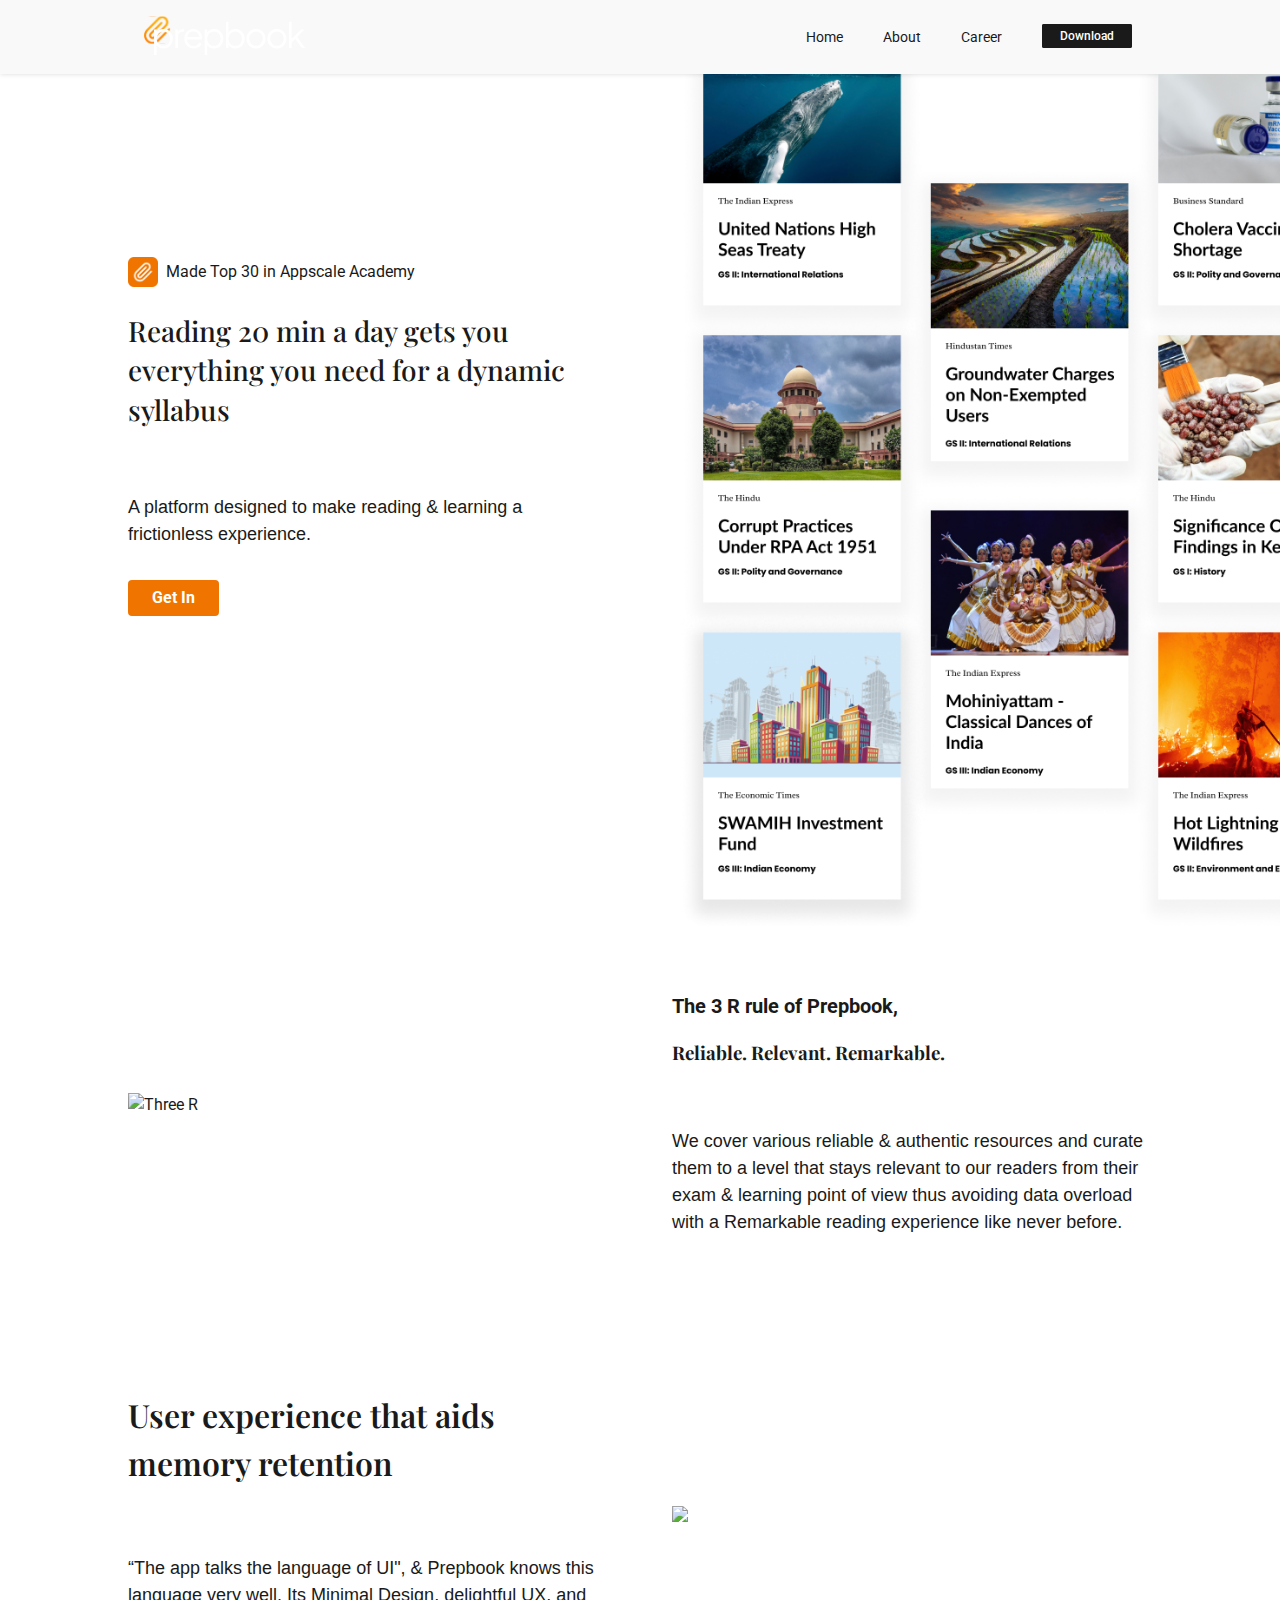
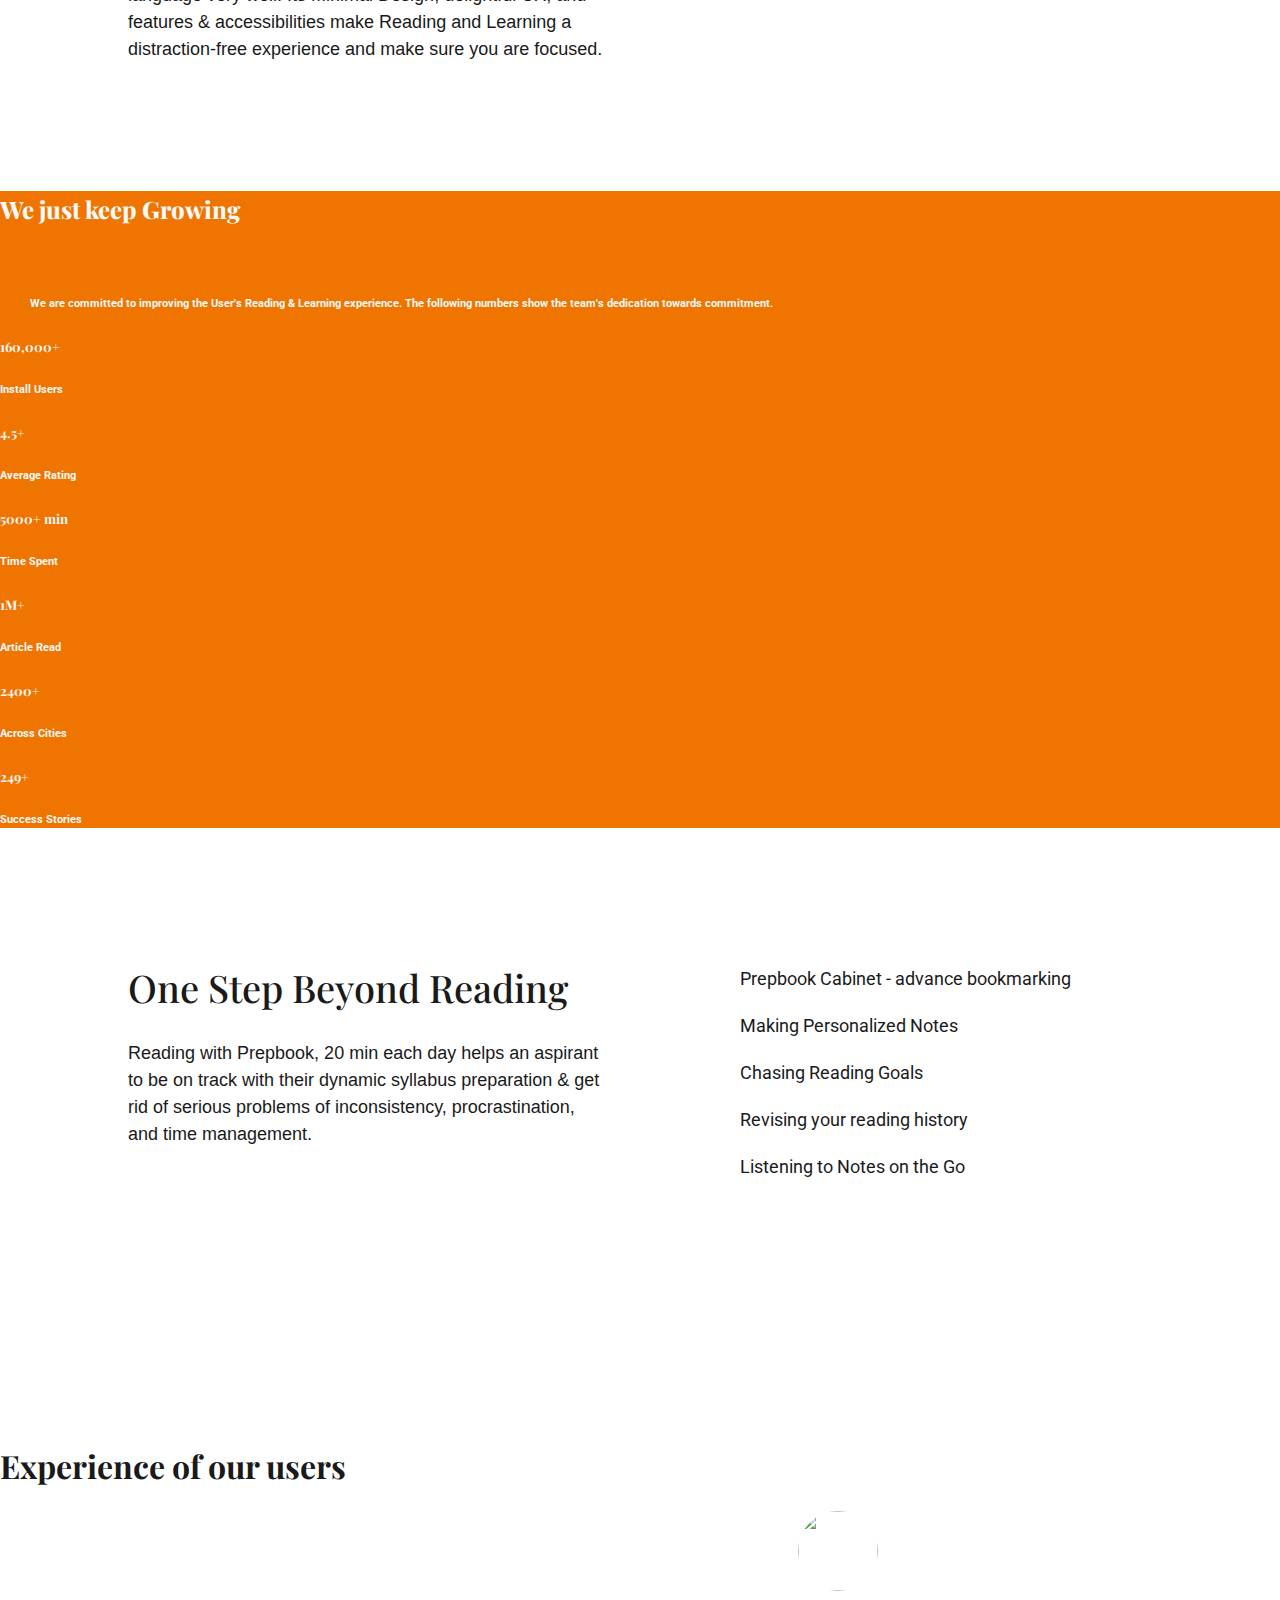
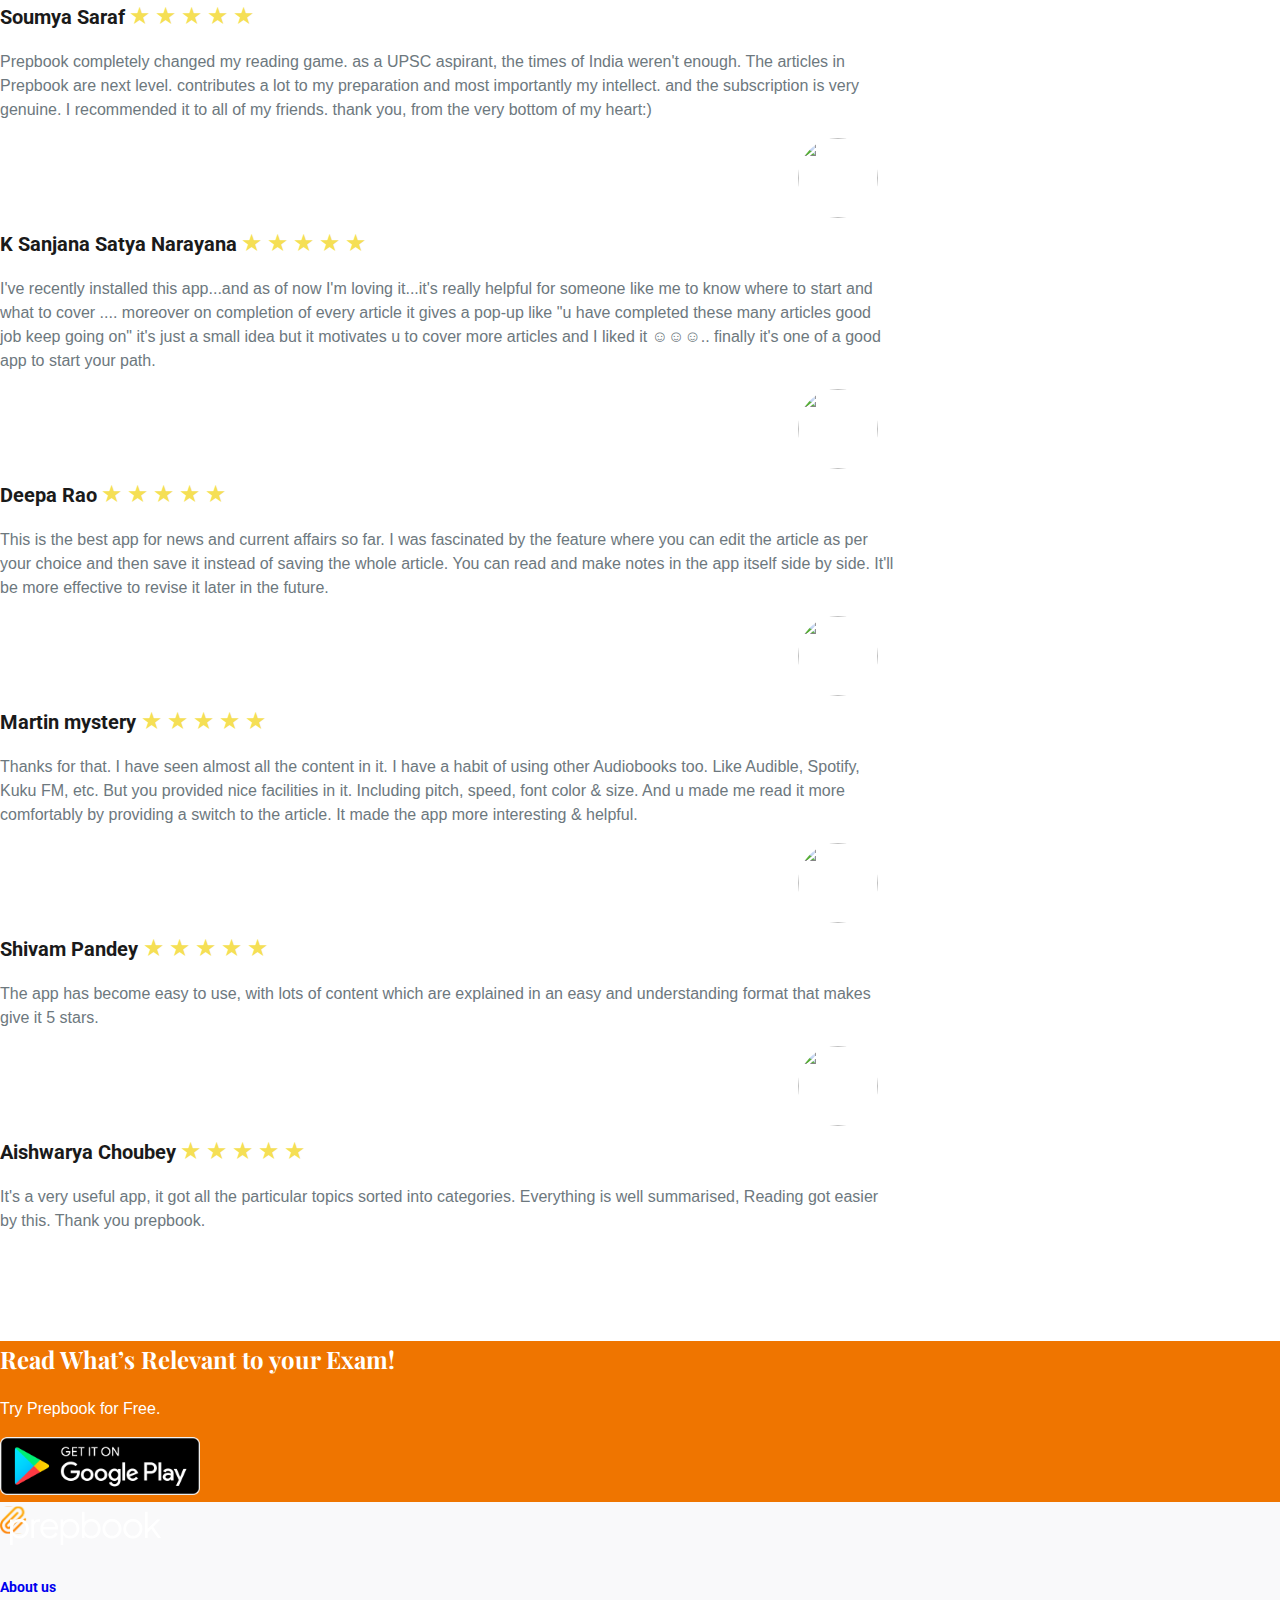
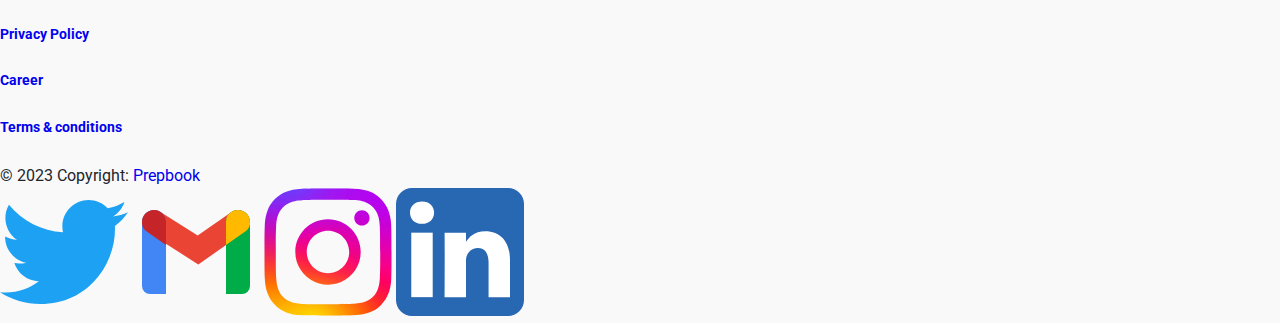
==== index.html @ 9daadd23 "Updated new changes" ====
<!-- 
Prepbook - 2023 HOME
Developed By-
TANMAY : https://www.linkedin.com/in/tanmaybarvi/
TANVI : https://www.linkedin.com/in/tanvinaik30
 -->

<!doctype html>
<html lang="en">

<head>
  <meta charset="utf-8">
  <meta name="viewport" content="width=device-width, initial-scale=1">
  <meta http-equiv="x-ua-compatible" content="ie=edge" />
  <meta name="HandheldFriendly" content="true" />
  <meta name="author" content="prepbook" />
  <meta name="description" content="Top-grossing app in UPSC category" />
  <meta name="keywords"
    content="UpscMpsc , UPSC, MPSC , upsctimes-app, PrepBook , news , notes, CSE, IAS , current affairs, GK" />
  <meta name="robots" content="index, follow" />

  <title>Prepbook | Home</title>

  <!-- Updated logos -->
      <!-- Fav icon -->
      <link rel="apple-touch-icon" sizes="180x180" href="imgs/icons/apple-touch-icon.png">
      <link rel="icon" type="image/png" sizes="32x32" href="imgs/icons/favicon-32x32.png">
      <link rel="icon" type="image/png" sizes="16x16" href="imgs/icons/favicon-16x16.png">
      <link rel="icon" type="image/png" sizes="192x192" href="imgs/icons/android-chrome-192x192.png">
      <link rel="icon" type="image/png" sizes="512x512" href="imgs/icons/android-chrome-512x512.png">
      <link rel="icon" type="image/x-icon" href="imgs/icons/favicon.ico">
      <link rel="manifest" href="favicon_io/site.webmanifest">

  <!-- CSS  -->
  <link rel="stylesheet" href="index.css">
  <!-- Bootstrap css -->
  <link href="https://cdn.jsdelivr.net/npm/bootstrap@5.3.0-alpha1/dist/css/bootstrap.min.css" rel="stylesheet"
    integrity="sha384-GLhlTQ8iRABdZLl6O3oVMWSktQOp6b7In1Zl3/Jr59b6EGGoI1aFkw7cmDA6j6gD" crossorigin="anonymous">

</head>

<body>

  <div class="desktop">
    <!-- ------------------------------------------------------ HEADER -> NAV ------------------------------------------------- -->
    <header class="prepbook-header platform">
      <nav class="platform-header">
        <a class="prep-logo" href="#">
          <!-- TOP LOGO -->
          <!-- Updated LOGO -->
          <img style="border: 0;" width="180px" src="./imgs/newImages/Mainlogo_svg.svg"
            alt="prepbook logo">
        </a>
        <div class="header-navigation" aria-label="Page navigation">
          <ul class="header-navigation-list links">
            <li class="header-navigation-list-item"><a class="header-navigation-list-item-link" href="#">Home</a></li>
            <li class="header-navigation-list-item"><a class="header-navigation-list-item-link"
                href="about.html">About</a></li>
            <li class="header-navigation-list-item"><a class="header-navigation-list-item-link"
              href="career.html">Career</a></li>
            <li class="header-navigation-list-item"><a class="header-navigation-list-item-link get-in-black"
                href="https://play.google.com/store/apps/details?id=com.UpscMpsc.dev.timetoday">Download</a></li>
          </ul>
        </div>
      </nav>
    </header>

    <!--  ----------------------------------------------- MAIN CONTAINER --------------------------------------------------------- -->
    <main class="main-container">

      <!-- main div -->
      <div class="prepbook-homepage prep-t-content-xl">

        <!-- > -------------------- SECTION 1--------------------------- -->
        <section class="prep-c-split prepbook-homepage-header prep-l-split-pop">

          <div class="prep-c-split-container">

            <div class="prep-c-split-body" style="margin-bottom: 80px;">

              <div class="c-hero-badge">
                <img style="border: 0;" width="30px" src="./imgs/newImages/full_coloredlogo.png" alt="">
                <p class="career-font"> &nbsp; Made Top 30 in Appscale Academy</p>
              </div>
              <h2 class="section-heading fs-1"> Reading 20 min a day gets you everything you need for a dynamic syllabus </h2>
              <br>
              <p class="section-lede">A platform designed to make reading & learning a frictionless experience.</p>
              <div class="prepbook-homepage-get-btn">
                <a href="https://play.google.com/store/apps/details?id=com.UpscMpsc.dev.timetoday" class="get-in-home-btn">
                  Get In</a>
              </div>

            </div>

            <div class="prep-c-split-media prep-l-split-media-overflow">
              <img src="imgs/home-slide.png" alt="" class="prep-c-split-media-asset">
            </div>

          </div>

        </section>

        <!-- > -------------------- SECTION 2--------------------------- -->
        <section class="prep-c-split prep-l-split-center-on-sm-md prep-l-split-reversed">

          <div class="prep-c-split-container">

            <div class="prep-c-split-body">

              <h2 class="three-font career-font fw-light"> The 3 R rule of Prepbook, </h2>
                <h3 class="main-title" style="flex-wrap: nowrap; font-weight: bold;" > Reliable. Relevant. Remarkable.</h3>
               <br>
              <p class="section-lede">
                We cover various reliable & authentic resources and curate them to a level that stays relevant to our
                readers from their exam & learning point of view thus avoiding data overload with a Remarkable reading
                experience like never before.

              </p>

            </div>


            <div class="prep-c-split-media">
              <img  src="imgs/the3R png.png" alt="Three R" class="prep-c-split-media-asset">
            </div>


          </div>

        </section>

        <!-- > -------------------- SECTION 3--------------------------- -->

        <section style="margin-top: 10%;" class="prep-c-split prep-l-split-center-on-sm-md">

          <div class="prep-c-split-container">

            <div class="prep-c-split-body">

              <h2 class="sub-section-heading main-title">User experience that aids memory retention
              </h2> <br>
              <p class="section-lede">“The app talks the language of UI", & Prepbook knows this language very well. Its
                Minimal Design, delightful UX, and features & accessibilities make Reading and Learning a
                distraction-free experience and make sure you are focused.
              </p>

            </div>


            <div class="prep-c-split-media prep-l-split-h-center">
              <img src="imgs/mock3.png" class="prep-c-split-media-asset">
            </div>


          </div>

        </section>

        <!-- > -------------------- SECTION 4 : ABOUT APP--------------------------- -->

        <!-- NEW ADDED TODO -->
        <section style="margin-top: 10%; color: rgb(249, 249, 249);" class="prep-c-split prep-l-split-center-on-sm-md">
          <div class="p-5" style="background-color: #EF7500 ;">
            <div class="py-4 text-center">
              <h2 style="font-weight: 800;" class="text-center main-title fs-1">We just keep Growing </h2>
              <br>
              <div style="margin-left: 30px; margin-right: 30px;">
                <h6>
                We are committed to improving the User's Reading & Learning experience. The following numbers show the team's dedication towards commitment.
              </h5></div>

            </div>
            <!--Row with three equal columns-->
            <div style="font-family:Roboto;" class="text-center mt-5 ps-4 pe-4">
              <div class="row p-2">
                <div  class="col"> <h5 class="fw-bolder fs-3 main-title">160,000+ </h5> <h6>Install Users</h6> </div>
                <div class="col"></div>
                <div class="col"> <h5 class="fw-bolder fs-3 main-title"> 4.5+ </h5> <h6>Average Rating</h6> </div>
                <div class="col"></div>
                <div class="col"> <h5 class="fw-bolder fs-4 main-title"> 5000+ min</h5> <h6>Time Spent</h6> </div>
                <div class="col"></div>
                <div class="col"> <h5 class="fw-bolder fs-3 main-title"> 1M+ </h5><h6>Article Read</h6> </div>
              </div>
              <div class="row mt-5">
                <div class="col"></div>
                <div class="col">  <h5 class="fw-bolder fs-3 main-title">2400+ </h5> <h6>Across Cities</h6> </div>
                <div class="col"></div>
                <div class="col"> </div>
                <div class="col"></div>
                <div class="col"> <h5 class="fw-bolder fs-3 main-title">249+  </h5> <h6>Success Stories</h6> </div>
                <div class="col"></div>
              </div>
            </div>


          </div>
        </section>
        <!-- > -------------------- SECTION 5 : FEATURES--------------------------- -->

        <section class="prepbook-homepage-features mt-5">
          <div class="prep-l-content prep-t-content-xl">
            <div class="prep-l-columns">
              <div>
                <h2>One Step Beyond Reading</h2>
                <p class="mt-4 small-title">Reading with Prepbook, 20 min each day helps an aspirant to be on track with their
                  dynamic syllabus preparation & get rid of serious problems of inconsistency, procrastination, and time
                  management.</p>
              </div>
              <div class="d-flex align-items-start">
                <ul class="prep-u-list-styled">
                  <li> <i class="fa-solid fa-circle"></i> Prepbook Cabinet - advance bookmarking</li>
                  <li> <i class="fa-solid fa-circle"></i> Making Personalized Notes</li>
                  <li> <i class="fa-solid fa-circle"></i> Chasing Reading Goals</li>
                  <li> <i class="fa-solid fa-circle"></i> Revising your reading history</li>
                  <li> <i class="fa-solid fa-circle"></i> Listening to Notes on the Go</li>
                </ul>

              </div>
            </div>
          </div>
       
        </section>

        <div class="hr-img" >
        </div>


        <!-- >  -------------------- SECTION 6 - CONTAINER - Experience of our Users  -------------------- -->

        <div  class="container w-75 d-flex flex-column justify-content-center align-items-center">
          <div>
            <h1 class="0=876543re1` align-items-center text-center main-title">Experience of our users</h1>
          </div>
          
          <!--------- Ex 1------------>
          <div class="d-flex mt-3  justify-content-center align-items-center" style="width:70%">
            <div class="w-15" style="text-align: end; padding-right: 2%;">
              <img src="https://cdn.dribbble.com/users/3844750/screenshots/10729124/media/2523facfa3e436b8331c316dcc4998f2.jpg" width="80px" height= "80px"style="border-radius: 50%;" alt="">
            </div>
            <div class="d-flex flex-column w-75">
              <div class="w-80 career-font">
                <strong style="font-size:20px; ">Soumya Saraf</strong> </span>
                <span class="d-inline-block float-right p-3 feature-icon">
                  <span class="star">★</span>
                  <span class="star">★</span>
                  <span class="star">★</span>
                  <span class="star">★</span>
                  <span class="star">★</span>
                  
                </span>
              </div>
              <div class="small-title">
                <p style="color:#6D787E; font-weight: unset;" >Prepbook completely changed my reading game. as a UPSC aspirant, the times
                  of India weren't enough. The articles in Prepbook are next level. contributes a lot to my preparation and
                  most importantly my intellect. and the subscription is very genuine. I recommended it to all of my
                  friends. thank you, from the very bottom of my heart:) </p>
              </div>
              
            </div>
          </div>
      
          <!--------- Ex 2------------>
          <div class="d-flex mt-3  justify-content-center align-items-center" style="width:70%">
            <div class="w-15" style="text-align: end; padding-right: 2%;">
              <img src="https://cdn.dribbble.com/users/1355613/screenshots/15594500/media/aea41a7cf22d09be0bb41afa85be2f5e.jpg?compress=1&resize=768x576&vertical=top" width="80px" height= "80px" style="border-radius: 50%; " alt="">
            </div>
            <div class="d-flex flex-column w-75">
              <div class="w-80 career-font">
                <strong style="font-size:20px;">K Sanjana Satya Narayana</strong> </span>
                <span class="d-inline-block float-right p-3 feature-icon">
                  <span class="star">★</span>
                  <span class="star">★</span>
                  <span class="star">★</span>
                  <span class="star">★</span>
                  <span class="star">★</span>  
                </span>
              </div>
              <div class="small-title">
                <p style="color:#6D787E; font-weight: unset;" >I've recently installed this app...and as of now I'm loving it...it's really helpful
                  for someone like me to know where to start and what to cover .... moreover on completion of every article
                  it gives a pop-up like "u have completed these many articles good job keep going on" it's just a small
                  idea but it motivates u to cover more articles and I liked it ☺☺☺.. finally it's one of a good app to
                  start your path. </p>
              </div>
              
            </div>
          </div>
       
          <!--------- Ex 3------------>
          <div class="d-flex mt-3  justify-content-center align-items-center" style="width:70%">
            <div class="w-15" style="text-align: end; padding-right: 2%;">
              <img src="https://cdn.dribbble.com/users/1745942/screenshots/15656184/media/de1d3aa99be794834f1a22ff8a3860db.png" width="80px" height= "80px" style="border-radius: 50%;" alt="">
            </div>
            <div class="d-flex flex-column w-75">
              <div class="w-80 career-font">
                <strong style="font-size:20px;">Deepa Rao</strong> </span>
                <span class="d-inline-block float-right p-3 feature-icon">
                  <span class="star">★</span>
                  <span class="star">★</span>
                  <span class="star">★</span>
                  <span class="star">★</span>
                  <span class="star">★</span>
                  
                </span>
              </div>
              <div class="small-title">
                <p style="color:#6D787E; font-weight: unset;" >This is the best app for news and current affairs so far. I was fascinated by the
                  feature where you can edit the article as per your choice and then save it instead of saving the whole
                  article. You can read and make notes in the app itself side by side. It'll be more effective to revise it
                  later in the future. </p>
              </div>
              
            </div>
          </div>
        
          <!--------- Ex 4------------>
          <div class="d-flex mt-3  justify-content-center align-items-center" style="width:70%">
            <div class="w-15" style="text-align: end; padding-right: 2%;">
              <img src="https://cdn.dribbble.com/users/2400016/screenshots/14175779/media/f05cd1d8fd5da9fb2f68458be691f9a8.jpg
              " width="80px" height= "80px" style="border-radius: 50%;" alt="">
            </div>
            <div class="d-flex flex-column w-75">
              <div class="w-80 career-font">
                <strong style="font-size:20px;">Martin mystery </strong> </span>
                <span class="d-inline-block float-right p-3 feature-icon">
                  <span class="star">★</span>
                  <span class="star">★</span>
                  <span class="star">★</span>
                  <span class="star">★</span>
                  <span class="star">★</span>
                  
                </span>
              </div>
              <div class="small-title">
                <p style="color:#6D787E; font-weight: unset;" >Thanks for that. I have seen almost all the content in it. I have a habit of using
                  other Audiobooks too. Like Audible, Spotify, Kuku FM, etc. But you provided nice facilities in it.
                  Including pitch, speed, font color & size. And u made me read it more comfortably by providing a switch to
                  the article. It made the app more interesting & helpful.</p>
              </div>
              
            </div>
          </div>
        
          <!--------- Ex 5------------>
          <div class="d-flex mt-3  justify-content-center align-items-center" style="width:70%">
            <div class="w-15 " style="text-align: end; padding-right: 2%;">
              <img src="https://cdn.dribbble.com/users/957405/screenshots/16190682/media/07e2dcd89bd318885a354426bb403d22.png?compress=1&resize=768x576&vertical=top
              " width="80px" height= "80px" style="border-radius: 50%;" alt="">
            </div>
            <div class="d-flex flex-column w-75">
              <div class="w-80 career-font">
                <strong style="font-size:20px;">Shivam Pandey </strong> </span>
                <span class="d-inline-block float-right p-3 feature-icon">
                  <span class="star">★</span>
                  <span class="star">★</span>
                  <span class="star">★</span>
                  <span class="star">★</span>
                  <span class="star">★</span>
                  
                </span>
              </div>
              <div class="small-title">
                <p style="color:#6D787E; font-weight: unset;" >The app has become easy to use, with lots of content which are explained in an easy and
                  understanding format that makes give it 5 stars. </p>
              </div>
              
            </div>
          </div>
        
          <!--------- Ex 6------------>
          <div class="d-flex mt-3  justify-content-center align-items-center" style="width:70%">
            <div class="w-15" style="text-align: end; padding-right: 2%;">
              <img src="https://cdn.dribbble.com/users/2748080/screenshots/14551456/media/ca9714730dd831f30a18c8bda40ee0e1.jpg?compress=1&resize=768x576&vertical=top
              "width="80px" height= "80px" style="border-radius: 50%;" alt="">
            </div>
            <div class="d-flex flex-column w-75">
              <div class="w-80 career-font">
                <strong style="font-size:20px;">Aishwarya Choubey</strong> </span>
                <span class="d-inline-block float-right p-3 feature-icon">
                  <span class="star">★</span>
                  <span class="star">★</span>
                  <span class="star">★</span>
                  <span class="star">★</span>
                  <span class="star">★</span>
                  
                </span>
              </div>
              <div class="small-title">
                <p style="color:#6D787E; font-weight: unset;" >It's a very useful app, it got all the particular topics sorted into categories.
                  Everything is well summarised, Reading got easier by this. Thank you prepbook. </p>
              </div>
              
            </div>


      </div>

      <br><br><br>

      </div>
      <!-- END OF MAIN DIV -->
    </main>
    <!-- END OF MAIN CONTAINER -->



    <!-- >  -------------------- SECTION 7 - PLAYSTORE  -------------------- -->
    <div id="getin" style="background-color: #EF7500 ; color: white;"
      class="px-4 py-5 my-5 text-center ">

      <h2 class="fs-1 fw-bold main-title">Read What’s Relevant to your Exam!</h2>
      <div class="col-lg-6 mx-auto">
        <p class="lead mb-4 small-title fw-bold">Try Prepbook for Free.</p>
        <div class="d-grid gap-2 d-sm-flex justify-content-sm-center">
          <a href="https://play.google.com/store/apps/details?id=com.UpscMpsc.dev.timetoday">
            <img style="cursor: pointer;" width="200px" class="rounded"
              src="imgs/Google Play png.png" alt="Download on playstore">
          </a>
        </div>
      </div>

    </div>

      <!-- >  -------------------- SECTION 8 - FOOTER  -------------------- -->
      <footer style="background-color: #f9f9fa;">
        <div class="container d-flex w-100 align-items-center justify-content-center text-black pt-3 career-font"> 
          <!-- Footer section 1 -->
          <div class="w-25 ">
            <a class="prep-logo" href="#">
              <!-- TOP LOGO -->
              <!-- Updated LOGO -->
              <img style="border: 0;" width="180px" src="./imgs/newImages/Mainlogo_svg.svg"
                alt="prepbook logo">
            </a>
            <div class="row  d-flex justify-content-center pt-2">
              <!-- Grid column -->
              <div class="col-md-4 text-black ">
                <h6 class="font-weight-bold">
                  <a href="about.html" class="text-black" style="font-size: 0.9rem;">About us</a>
                </h6>
              </div>
              <div class="col-md-7">
                <h6 class="font-weight-bold">
                  <a class="text-black"  href="privacypolicy.html" style="font-size: 0.9rem;">Privacy Policy</a>
                </h6>
              </div>
              </div>
                <div class="row  d-flex justify-content-center pt-2">
                <!-- Grid column -->
                <div class="col-md-4">
                  <h6 class="font-weight-bold">
                    <a class="text-black" href="career.html" style="font-size: 0.9rem;">Career</a>
                  </h6>
                </div>
  
                <!-- Grid column -->
                <div class="col-md-7">
                  <h6 class=" font-weight-bold">
                    <a class="text-black " style="font-size: 0.9rem;" href="termsandconditions.html">Terms & conditions</a>
                  </h6>
                </div>
              </div>
              <!-- Copyright -->
        <div class=" p-3" >
          © 2023 Copyright:
          <a  href="#" class="text-black">Prepbook
          </a>
        </div>
        <!-- Copyright end -->
          </div>
          <!-- Footer section 2 -->
          <div class="w-50 ">
            
          </div>
          <!-- Footer section 3 -->
          <div class="w-25">
            <!-- Section: Social -->
          <section class="text-center mb-5 display-6" id="connect">
            
            <a href="https://twitter.com/Prepbookapp" class="">
              <img style="cursor: pointer;" width="10%" class="rounded"
                src="./imgs/icons/5296514_bird_tweet_twitter_twitter logo_icon.svg" alt="twitter">
            </a>
            <a href="mailto:info.prepbook@gmail.com" class="">
              <img style="cursor: pointer;" width="10%" class="rounded"
                src="./imgs/icons/7115264_new_logo_gmail_icon.svg" alt="gmail">
            </a>
            <a href="https://www.instagram.com/prepbook.app/" class="">
              <img style="cursor: pointer;" width="10%" class="rounded"
              src="./imgs/icons/5296765_camera_instagram_instagram logo_icon.svg" alt="instagram">
            </a>
            <a href="https://www.linkedin.com/company/upsctimes-app/
      " class="">
      <img style="cursor: pointer;" width="10%" class="rounded"
      src="./imgs/icons/5296501_linkedin_network_linkedin logo_icon.svg" alt="linkedin">
            </a>
          </section>
          <!-- Section: Social -->
          </div>
        </div>
      </footer>

    <!-- END FOOTER -->
  </div>

  <!-- > ----------------------------- DISPLAY AT MOBILE VIEW ----------------- -->
  <div class="mobile">
    
    <!-- For Mobile View -->
    <div class="container-fluid mobile-cover text-center">
      <div class="mobile-top">
        <span class="cover-text ">
          <a class="prep-logo" href="#">
            <!-- TOP LOGO -->
            <!-- Updated logo -->
            <img style="border: 0;" width="170px" src="./imgs/newImages/mainlogo.png"
            alt="prepbook logo">
          </a> 
          <br /> creating difference<br />
        </span>

        <!-- Animation -->
        <div class="animated-text mt-1">
          <div class="line">Better Insights on Topics</div>
          <div class="line">Increase Concentration</div>
          <div class="line">Daily Reading Habit</div>
          <div class="line">Boost Memory Retention</div>
        </div>

        <div class="mt-4">
          <a href="https://play.google.com/store/apps/details?id=com.UpscMpsc.dev.timetoday">
            <img src="./imgs/mobileImgs/download-btn.jpeg" alt="prepbook"
              class="d-inline-block align-text-top mobile-download-btn" />
          </a>
        </div>
        <!-- Updated mobile view -->
        <img   src="./imgs/newImages/Mobileview_mockup.png"
          class="mobile-console" />

      </div>

      <div class="mobile-foot text-center">
        
        
        <span class="foot-text" style="font-size: 1rem;"> Relevant. Reliable. Remarkable. </span><br /><br/>
        <div style="font-weight: 400;"  >
          © 2023 Copyright:
          <a  href="index.html" class="text-black">Prepbook
          </a>
        </div>
      </div>
    </div>
  </div>

  <!-- Bootstrap JS -->
  <script src="https://cdn.jsdelivr.net/npm/bootstrap@5.3.0-alpha1/dist/js/bootstrap.bundle.min.js"
  integrity="sha384-w76AqPfDkMBDXo30jS1Sgez6pr3x5MlQ1ZAGC+nuZB+EYdgRZgiwxhTBTkF7CXvN"
  crossorigin="anonymous"></script>
<!-- fontawesome JS -->
<script src="https://kit.fontawesome.com/5daa8eb347.js" crossorigin="anonymous"></script>
</body>
</html>
---- index.css ----
/* 
Developed By-
TANMAY : https://www.linkedin.com/in/tanmaybarvi/
TANVI : https://www.linkedin.com/in/tanvinaik30
*/

/* Fonts */
@import url('https://fonts.googleapis.com/css2?family=Roboto:wght@500&display=swap');
@import url('https://fonts.googleapis.com/css2?family=Playfair+Display:wght@700&display=swap');
@import url('https://fonts.googleapis.com/css2?family=Merriweather&display=swap');
@import url('https://fonts.googleapis.com/css2?family=Plus+Jakarta+Sans:wght@200&display=swap');
/* --------------------------------------- DEFAULT ------------------------- */
*,
:after,
:before {
    box-sizing: border-box
}

li {
    list-style: none
}

html {
    font-family: 'Roboto', Helvetica, Playfair Display, Merriweather, Plus Jakarta Sans, Arial, sans-serif ;
    font-size: 16px;
    line-height: 1.15
}

article,
aside,
figcaption,
figure,
footer,
header,
main,
nav,
section {
    display: block
}

body {
    background-color: #fff;
    color: #212529;
    font-family: 'Roboto', Helvetica, Arial, sans-serif ;
    font-size: 1rem;
    font-weight: 400;
    line-height: 1.5;
    margin: 0;
    text-align: left
}

button:not(:disabled) {
    cursor: pointer
}

/* start */
.prep-l-content {
    zoom: 1;
    margin: 0 auto;
    max-width: 1440px;
    min-width: 256px;
    padding: 48px 24px;
    position: relative
}

.prep-l-content:after {
    clear: both;
    content: "";
    display: block;
    height: 0;
    visibility: hidden
}

.prep-l-content.prep-t-content-xl {
    max-width: 1152px
}


.prep-l-content>:last-child {
    margin-bottom: 0
}

@media(min-width:768px) {
    .prep-l-content {
        padding: 20px 64px;

    }
}

@media(min-width:1312px) {
    .prep-l-content {
        padding: 96px 80px;
    }
}


/* -------------------------------  GET IN BUTTON ---------------------------- */
.get-in-home-btn{
    border: 2px solid rgba(0, 0, 0, 0);
    border-radius: 4px;
    -webkit-box-sizing: border-box;
    -moz-box-sizing: border-box;
    box-sizing: border-box;
    cursor: pointer;
    display: inline-block;
    font-family: 'Roboto', serif;
    font-size: 16px;
    font-size: 1rem;
    font-weight: 700;
    line-height: 1.5;
    padding: 6px 24px;
    color: #fff;
    text-decoration: none !important;
    -webkit-transition: background-color .1s, box-shadow .1s, color .1s;
    transition: background-color .1s, box-shadow .1s, color .1s
}

/* updated background color */
.prepbook-homepage .get-in-home-btn {
    background-color: #EF7500 ;
    border: 0;
}

.prepbook-homepage .get-in-home-btn:active,
.prepbook-homepage .get-in-home-btn:focus,
.prepbook-homepage .get-in-home-btn:hover {
    background-color: #c1a6e2;
    color: #fff
}
.get-in-home-btn::-moz-focus-inner {
    border: 0;
}


/* --------------------------------  HEADER CSS ------------------------------------- */
.prepbook-header.platform {
    background-color: #f9f9fa;
    box-shadow: 0 0 5px rgba(0, 0, 0, .15)
}

.platform-header {
    align-items: center;
    display: flex;
    height: 74px;
    margin: 0 auto;
    max-width: 1024px;
    padding: 0 16px
}

.platform-header .prep-logo {
    margin: 0 auto
}

.platform-header .header-navigation {
    display: none;
    line-height: 1;
    white-space: nowrap
}

.platform-header .header-navigation .header-navigation-list {
    display: none;
    list-style-type: none;
    margin: 0;
    padding: 0
}

.platform-header .header-navigation .header-navigation-list .header-navigation-list-item {
    display: inline-block;
    margin: 0;
    padding: 0
}

.platform-header .header-navigation .header-navigation-list .header-navigation-list-item .header-navigation-list-item-link {
    color: #1a1a1a;
    font-family: 'Roboto', serif;
    font-size: 14px;
    font-size: .875rem;
    line-height: 1.5;
    margin: 24px 4px;
    text-decoration: none
}

.platform-header .header-navigation .header-navigation-list .header-navigation-list-item .header-navigation-list-item-link:active,
.platform-header .header-navigation .header-navigation-list .header-navigation-list-item .header-navigation-list-item-link:focus,
.platform-header .header-navigation .header-navigation-list .header-navigation-list-item .header-navigation-list-item-link:hover {
    text-decoration: underline;
    text-decoration-thickness: 1px
}

.platform-header .header-navigation .header-navigation-list .header-navigation-list-item .header-navigation-list-item-link.get-in-black {
    background-color: #1a1a1a;
    border: 2px solid #1a1a1a;
    border-radius: 2px;
    color: #fff;
    font-size: 12px;
    font-size: .75rem;
    font-weight: 500;
    line-height: 1.5;
    padding: 3px 16px;
    transition: all .1s ease-in-out
}

.platform-header .header-navigation .header-navigation-list .header-navigation-list-item .header-navigation-list-item-link.get-in-black:active,
.platform-header .header-navigation .header-navigation-list .header-navigation-list-item .header-navigation-list-item-link.get-in-black:focus,
.platform-header .header-navigation .header-navigation-list .header-navigation-list-item .header-navigation-list-item-link.get-in-black:hover {
    background-color: rgba(0, 0, 0, 0);
    color: #1a1a1a;
    text-decoration: none
}

@media(min-width:768px) {
    .platform-header .header-navigation .header-navigation-list .header-navigation-list-item .header-navigation-list-item-link.get-in-black {
        margin-left: 20px;
    }
    .platform-header .header-navigation {
        display: flex;
        flex-grow: 2;
        justify-content: flex-end;
    }
    .platform-header .header-navigation .header-navigation-list {
        display: flex;
    }
    .platform-header .header-navigation .header-navigation-list-item-link {
        padding: 24px 16px;
    }
}



/*> FONT TO BE USED */

.main-title{
    font-family: 'Playfair Display' ,Merriweather , Roboto;
}

/* .section-lede -> Helvitica */
/* meet team desc */
.small-title{
    font-family: Helvetica, sans-serif;
}

/* careers */
.career-font{
    font-family: Roboto , Helvetica ;
}

/*  ------------------------------------------------ MAIN  -------------------------------------------------------------*/
.main-container {
    overflow: hidden
}


/* ---------------------------- MAIN -> DIV ------------------------------------ */
.prepbook-homepage {
    color: #1a1a1a;
    font-family: 'Roboto', sans-serif;
}

.prepbook-homepage .prepbook-homepage-header .prep-l-split-media-overflow {
    left: 40%;
    transform: translateX(-40%);
    width: 145%;
}

@media(min-width:768px) {
    .prepbook-homepage .prepbook-homepage-header .prep-l-split-media-overflow {
        left: unset;
        transform: unset;
        width: 100%
    }
}


@supports(display:grid) {
    @media(min-width: 768px) {
        .prep-c-split-media.prep-l-split-media-overflow .prep-c-split-media-asset {
            max-width:none
        }
        .prep-l-split-pop-top.prep-c-split,
        .prep-l-split-pop.prep-c-split {
            padding-top: 96px
        }
        .prep-l-split-pop .prep-c-split-media,
        .prep-l-split-pop-top .prep-c-split-media {
            margin-top: -48px
        }
        .prep-c-split-bg .prep-l-split-pop .prep-c-split-media,
        .prep-c-split-bg .prep-l-split-pop-top .prep-c-split-media {
            margin-top: -96px
        }
        .prep-l-split-pop-bottom.prep-c-split,
        .prep-l-split-pop.prep-c-split {
            padding-bottom: 96px
        }
        .prep-l-split-pop .prep-c-split-media,
        .prep-l-split-pop-bottom .prep-c-split-media {
            margin-bottom: -48px
        }
        .prep-c-split-bg .prep-l-split-pop .prep-c-split-media,
        .prep-c-split-bg .prep-l-split-pop-bottom .prep-c-split-media {
            margin-bottom: -96px
        }
    }
}

/* ------------ SECTION --------- 1 */

.prep-c-split-media-asset {
    display: block;
    max-width: 100%
}

.prepbook-homepage .prepbook-homepage-header .prep-c-split-media-asset {
    max-height: 900px;
    width: auto;
}

@media(min-width:768px) {
    .prepbook-homepage .prepbook-homepage-header.prep-l-split-pop {
        padding-top: 0;
    }
}

.prepbook-homepage .section-heading {
    font-family: 'Playfair Display', sans-serif ;
    font-size: 48px;
    font-size: 3rem;
    font-weight: 500;
    line-height: 1;
    line-height: 1.1;
}

@media(min-width:768px) {
    .prepbook-homepage .section-heading {
        font-size: 28px;
        font-weight: 500;
        line-height: 1.4;
    }
}

.prepbook-homepage .sub-section-heading{
    font-size: 32px;
    font-weight: 600;
}

.prepbook-homepage .section-lede {
    font-family: Helvetica, sans-serif;
    font-size: 18px;
    font-size: 1.125rem;
    line-height: 1.5
}

.prepbook-homepage .prepbook-homepage-get-btn {
    margin-top: 32px;
    text-align: center
}

@media(min-width:768px) {
    .prepbook-homepage .prepbook-homepage-get-btn {
        text-align: left
    }
}


/*--------------------------- FEATURES -----------------------  */
.prepbook-homepage .prepbook-homepage-features {
    font-size: 18px;
    font-size: 1.125rem;
    line-height: 1.5;
    padding-bottom: 48px;
    padding-top: 32px;
    position: relative
}

.prepbook-homepage .prepbook-homepage-features h2 {
    font-family: 'Playfair Display' ,Merriweather , Roboto;
    font-size: 38px;
    font-size: 2.375rem;
    font-weight: 500;
    line-height: 1.05;
    text-align: center
}

@media(min-width:768px) {
    .prepbook-homepage .prepbook-homepage-features h2 {
        font-size: 48px;
        font-size: 3rem;
        font-size: 28px;
        font-size: 1.75rem;
        line-height: 1;
        line-height: 1.07;
        text-align: left
    }
}

@media(min-width:768px)and (min-width:768px) {
    .prepbook-homepage .prepbook-homepage-features h2 {
        font-size: 38px;
        font-size: 2.375rem;
        line-height: 1.05
    }
}

.prepbook-homepage .prepbook-homepage-features .prep-u-list-styled {
    margin-bottom: 24px;
}

.prepbook-homepage .prepbook-homepage-features .prep-u-list-styled li {
    padding: 10px;
}

.prepbook-homepage .prepbook-homepage-features .prep-u-list-styled li i {
    margin-right: 10px;
    font-size: 6.5px;
}

.prepbook-homepage .prepbook-homepage-features:after,
.prepbook-homepage .prepbook-homepage-features:before {
    background-position: 0;
    background-repeat: repeat-x;
    background-size: 1516px 18px;
    content: "";
    height: 18px;
    left: 0;
    position: absolute;
    visibility: visible;
    width: 100%
}

@media(min-width:768px) {
    .prepbook-homepage .prepbook-homepage-features {
        padding-bottom: 64px;
        padding-top: 64px
    }
}

/* prep-c-split-container */
.prep-c-split-container {
    zoom: 1;
    margin: 0 auto;
    max-width: 1440px;
    min-width: 304px;
    padding: 0 24px;
}

.prep-c-split-container:after {
    clear: both;
    content: "";
    display: block;
    height: 0;
    visibility: hidden
}

@media(min-width:768px) {
    .prep-c-split-container {
        padding: 0 64px;

    }
}

@media(min-width:1312px) {
    .prep-c-split-container {
        padding: 0 80px
    }
}

.prep-t-content-xl .prep-c-split-container {
    max-width: 1152px
}

@supports(display:grid) {
    @media(min-width: 768px) {
        .prep-c-split-container {
            grid-column-gap:64px;
            align-items: center;
            display: grid;
            grid-template-areas: "body media";
            grid-template-columns: 1fr 1fr
        }
        .prep-l-split-reversed .prep-c-split-container {
            grid-template-areas: "media body"
        }
        .prep-c-split-container .prep-c-split-body,
        .prep-c-split-container .prep-c-split-media {
            float: none;
            min-width: 0;
            padding: 0;
            width: 100%
        }
        .prep-c-split-body {
            grid-area: body
        }
        .prep-c-split-media {
            align-self: center;
            grid-area: media;
            justify-self: start
        }
        .prep-c-split-media .prep-c-split-media-asset {
            display: block
        }
        .prep-l-split-reversed .prep-c-split-media {
            justify-self: end
        }
    }
    @media(min-width:1024px) {
        .prep-l-split-body-narrow .prep-c-split-container {
            grid-template-columns: 1fr 2fr
        }
        .prep-l-split-body-narrow.prep-l-split-reversed .prep-c-split-container,
        .prep-l-split-body-wide .prep-c-split-container {
            grid-template-columns: 2fr 1fr
        }
        .prep-l-split-body-wide.prep-l-split-reversed .prep-c-split-container {
            grid-template-columns: 1fr 2fr
        }
    }
    @media(min-width:1312px) {
        .prep-c-split-container {
            grid-column-gap: 80px
        }
    }
}


/* prep-c-split-body */
.prep-c-split-body {
    position: relative
}

.prep-c-split-body>:last-child {
    margin-bottom: 0
}

.prep-c-split-body>:last-child>:last-child {
    margin-bottom: 0
}


@media (max-width:767px) {
    .prep-c-split-body+.prep-c-split-media,
    .prep-c-split-media+.prep-c-split-body {
        margin-top: 48px;
    }
    .prep-l-split-center-on-sm-md .prep-c-split-body,
    .prep-l-split-center-on-sm-md .prep-c-split-media,
    .prep-l-split-center-on-sm-md .prep-c-split-media-asset {
        margin-left: auto;
        margin-right: auto;
        text-align: center;
    }
    .prep-l-split-hide-media-on-sm-md .prep-c-split-body {
        margin-top: 0;
    }
    .prep-l-split-hide-media-on-sm-md .prep-c-split-media {
        display: none;
    }
}

@media(min-width:768px) {
    .prep-c-split-body {
        -webkit-box-sizing: border-box;
        -moz-box-sizing: border-box;
        box-sizing: border-box;
        float: left;
        padding: 0 32px;
        width: 50%;
    }
    .prep-l-split-reversed .prep-c-split-body,
    [dir=rtl] .prep-c-split-body {
        float: right;
    }
    [dir=rtl] .prep-l-split-reversed .prep-c-split-body {
        float: left;
    }
    .prep-c-split-media {
        -webkit-box-sizing: border-box;
        -moz-box-sizing: border-box;
        box-sizing: border-box;
        float: right;
        padding: 0 32px;
        width: 50%;
    }
    .prep-l-split-reversed .prep-c-split-media,
    [dir=rtl] .prep-c-split-media {
        float: left
    }
    [dir=rtl] .prep-l-split-reversed .prep-c-split-media {
        float: right
    }
}

@media(min-width:1024px) {
    .prep-l-split-body-narrow .prep-c-split-body {
        width: 33.33%;
    }
    .prep-l-split-body-narrow .prep-c-split-media,
    .prep-l-split-body-wide .prep-c-split-body {
        width: 66.66%;
    }
    .prep-l-split-body-wide .prep-c-split-media {
        width: 33.33%;
    }
}

@media(min-width:1312px) {
    .prep-c-split-body,
    .prep-c-split-media {
        padding: 0 40px
    }
}

/* c-hero-badge */
@media(min-width:768px) {
    .prepbook-homepage .prepbook-homepage-header.prep-l-split-pop {
        padding-top: 0;
    }
}

.c-hero-badge {
    align-items: center;
    display: flex;
}

.c-hero-badge .prep-c-logo {
    margin-bottom: 0;
    margin-right: 8px;
}

.c-hero-badge .prep-c-logo.prep-t-logo-xs {
    height: 20px;
    width: 20px;
}

.c-hero-badge p {
    font-size: 16px;
    line-height: 2;
    margin-bottom: 0;
    margin-top: 0;
}

/* .c-hero-badge p strong {
    font-weight: 600;
} */

.c-hero-badge+h1 {
    margin-top: 24px;
}

/* section features */
@media(min-width:768px) {
    .prep-l-columns {
        grid-gap: 48px 64px;
        display: grid;
        gap: 48px 64px;
        grid-template-columns: repeat(2, 1fr)
    }

    ol.prep-l-columns,
    ul.prep-l-columns {
        margin-bottom: 0
    }
}

@media(min-width:1024px) {
    .prep-l-columns {
        grid-gap: 48px 80px;
        gap: 48px 80px
    }
}

/* ADDITINAL STYLES FOR -> aboutapp - userratings  */

.col-md-6{
  box-shadow: rgba(149, 157, 165, 0.2) 0px 8px 24px;
  border-radius: 10px;
}
.user-desc{
padding: 0 20px;
}

a:link, a:visited, a:hover, a:active{
text-decoration: none;
}


.feature-icon .star {
    color: #F5DF55;
    font-size: 1.5rem
  }
/* > -------------------------  Meet the Team ------------------------------------- */

  div.relative {
    position: relative;
    border-radius: 200px;
    background: #EBDDFF;
    width: 150px;
    height: 150px;
    margin-left: auto; 
    margin-right: auto;
  } 
  
  div.absolute {
    position: absolute;
    border-radius: 50%;
    margin-top: 16px; 
    margin-left: auto; 
    margin-right: auto;
  }

.absolute img {
    border-radius: 50%; 
    border: 2px solid #333433; 
}

/* > ------------------------------------------------ MOBILE VIEW CSS ------------------------------------------------ */
.cover-text{
    font-size: 1.8rem;
    font-weight: 600;
    margin: 2% 0 4% 0;
}
.prep{
    font-weight: 400;
}
.book{
    font-weight: 400;
    color: rgba(59, 31, 228, 1);
}

.mobile-top{
    margin-bottom: 4%;
}
.mobile-console{
    width: 80%;
    margin: 4% 0 0% 0 ;
}

.mobile-download-btn{
    height: 7vh;
    margin: 0 0 0 0 ;
}
.mobile-foot{
    font-size: 0.8rem;
    margin-bottom: 20px;
}
.foot-text{
    font-weight: 600;
}
.mobile-cover{
    display: none;
  }

/* Text animation */
.animated-text{
    color: rgb(0, 0, 0);
    padding: 0 5px;
    height: 40px;
    overflow: hidden;
  }
  
  .line{
    text-align: center;
    line-height: 60px;
  }
  .line:first-child{
    animation: anim 16s infinite;
  }
  
  @keyframes anim {
    0%{
      margin-top: 0;
    }
    16%{
      margin-top: -60px;
    }
    33%{
      margin-top: -120px;
    }
    50%{
      margin-top: -180px;
    }
    66%{
      margin-top: -120px;
    }
    82%{
      margin-top: -60px;
    }
    100%{
      margin-top: 0;
    }
  }
  

  @media only screen and (max-width: 823px) {

    .desktop{
      display: none;
    }

    .mobile-cover , .mobile{
      display: block;
      margin-top: 5%;
      visibility: visible;
    }
  }

  .three-font{
    font-size: 20px;
  }


  /* horizontal line */
  .hr-img{
    display:block;
    border:0px;
    height:16px;
    background-image:url('https://static.vecteezy.com/system/resources/previews/010/709/887/large_2x/abstract-background-design-using-irregular-wave-patterns-in-purple-and-yellow-colors-free-photo.jpg');
    margin-bottom: 10%;
    width: auto;
    }
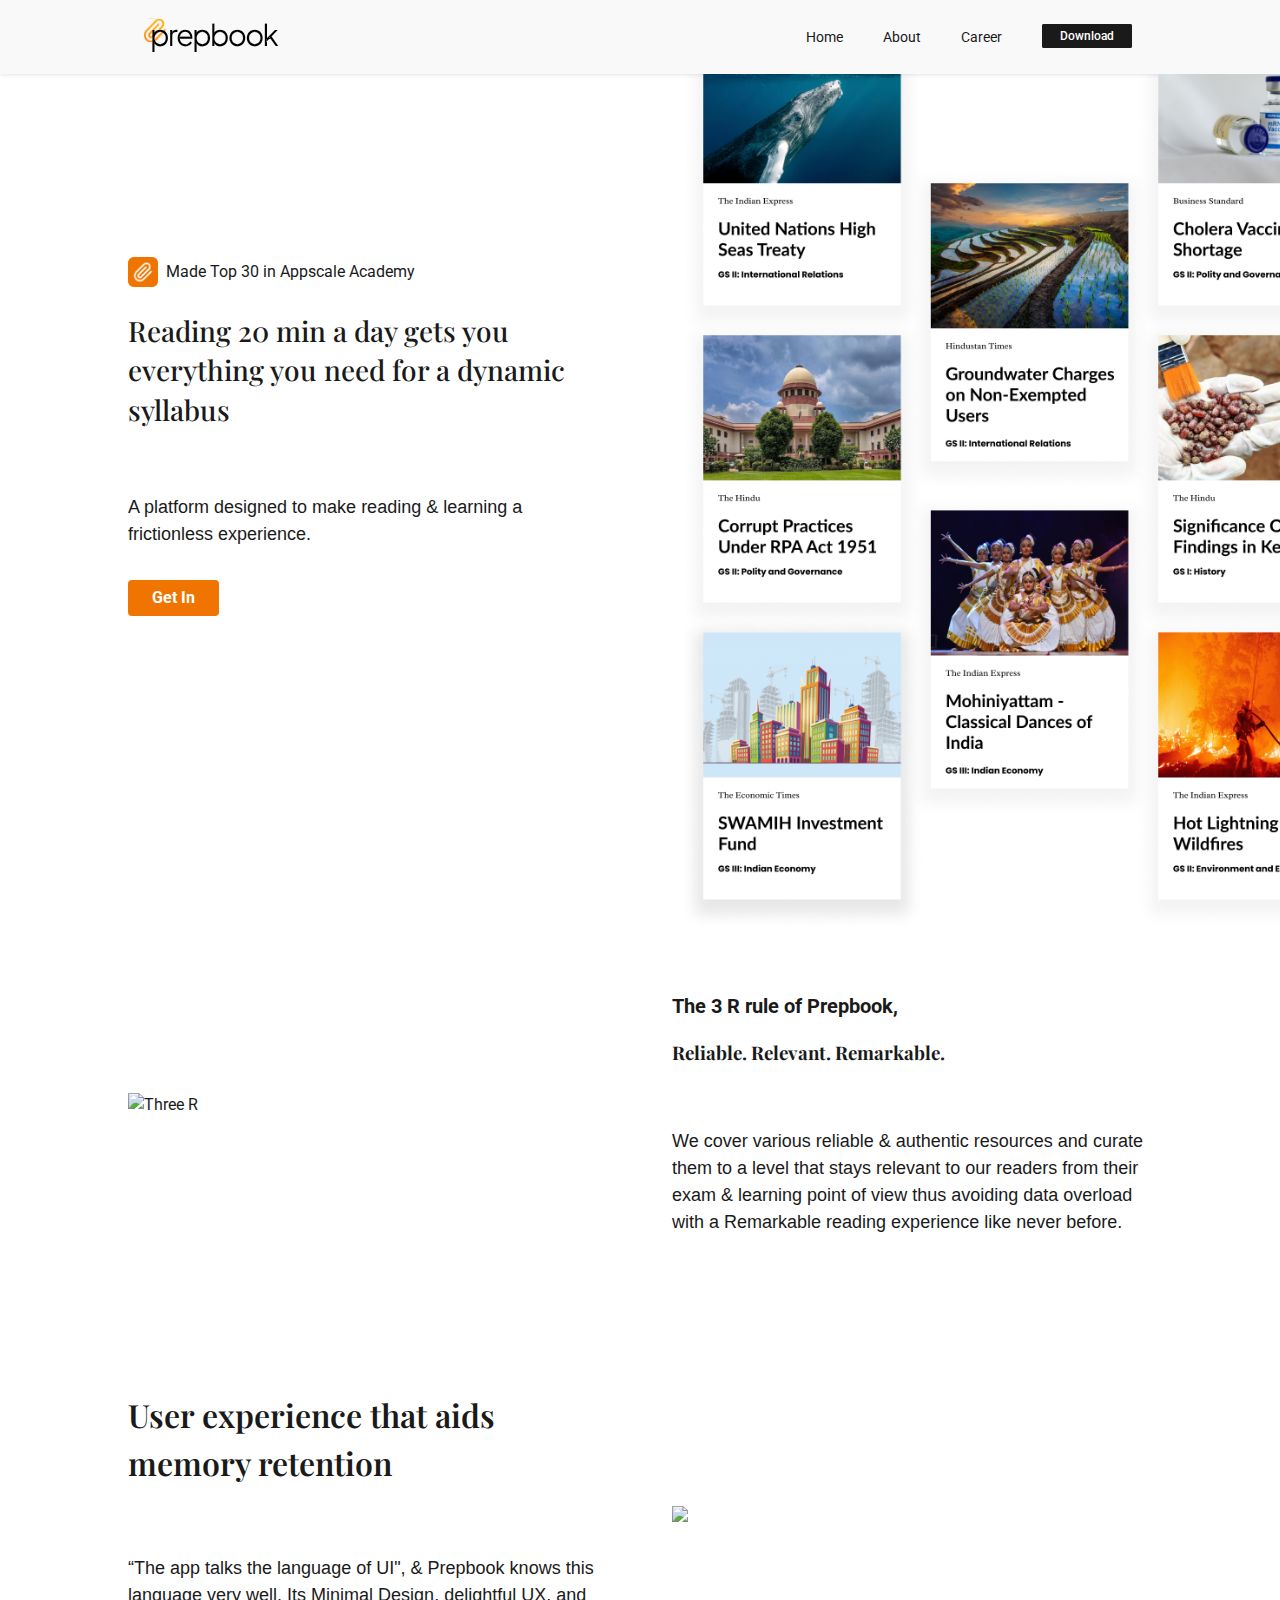
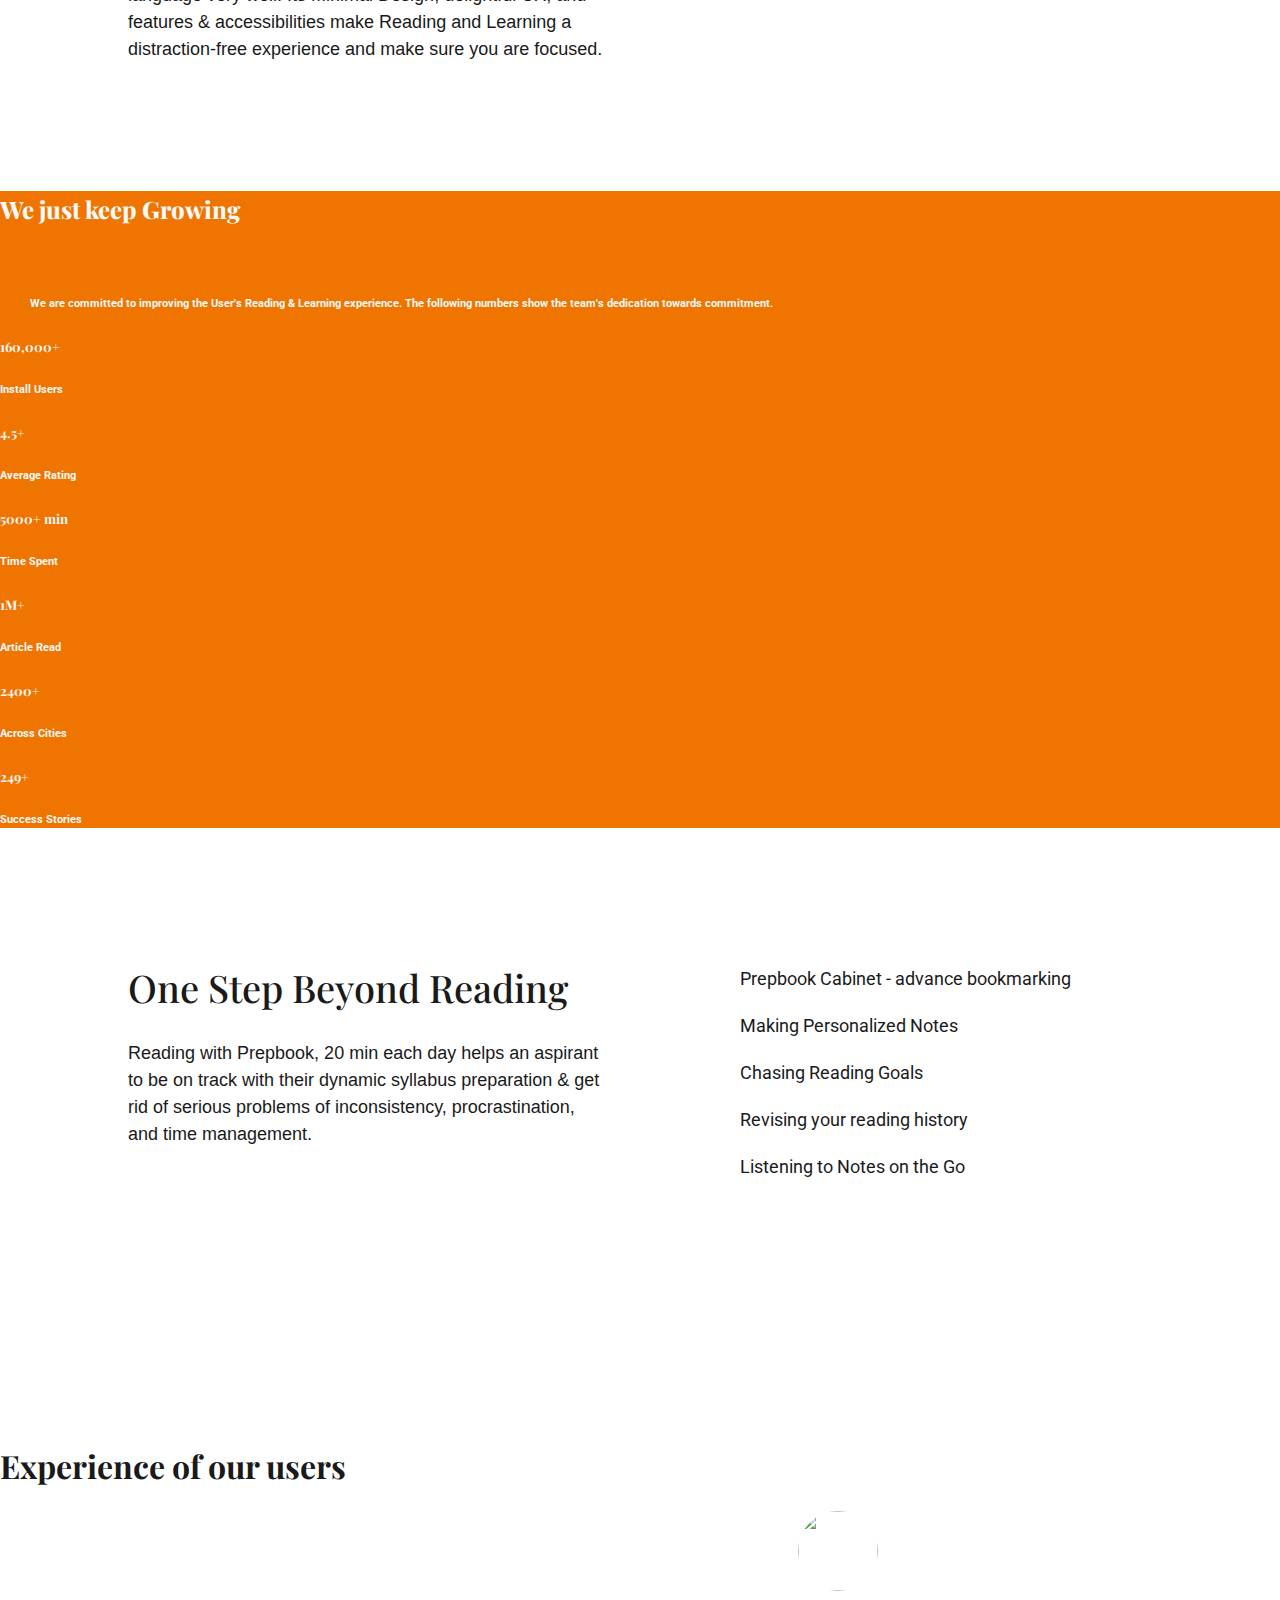
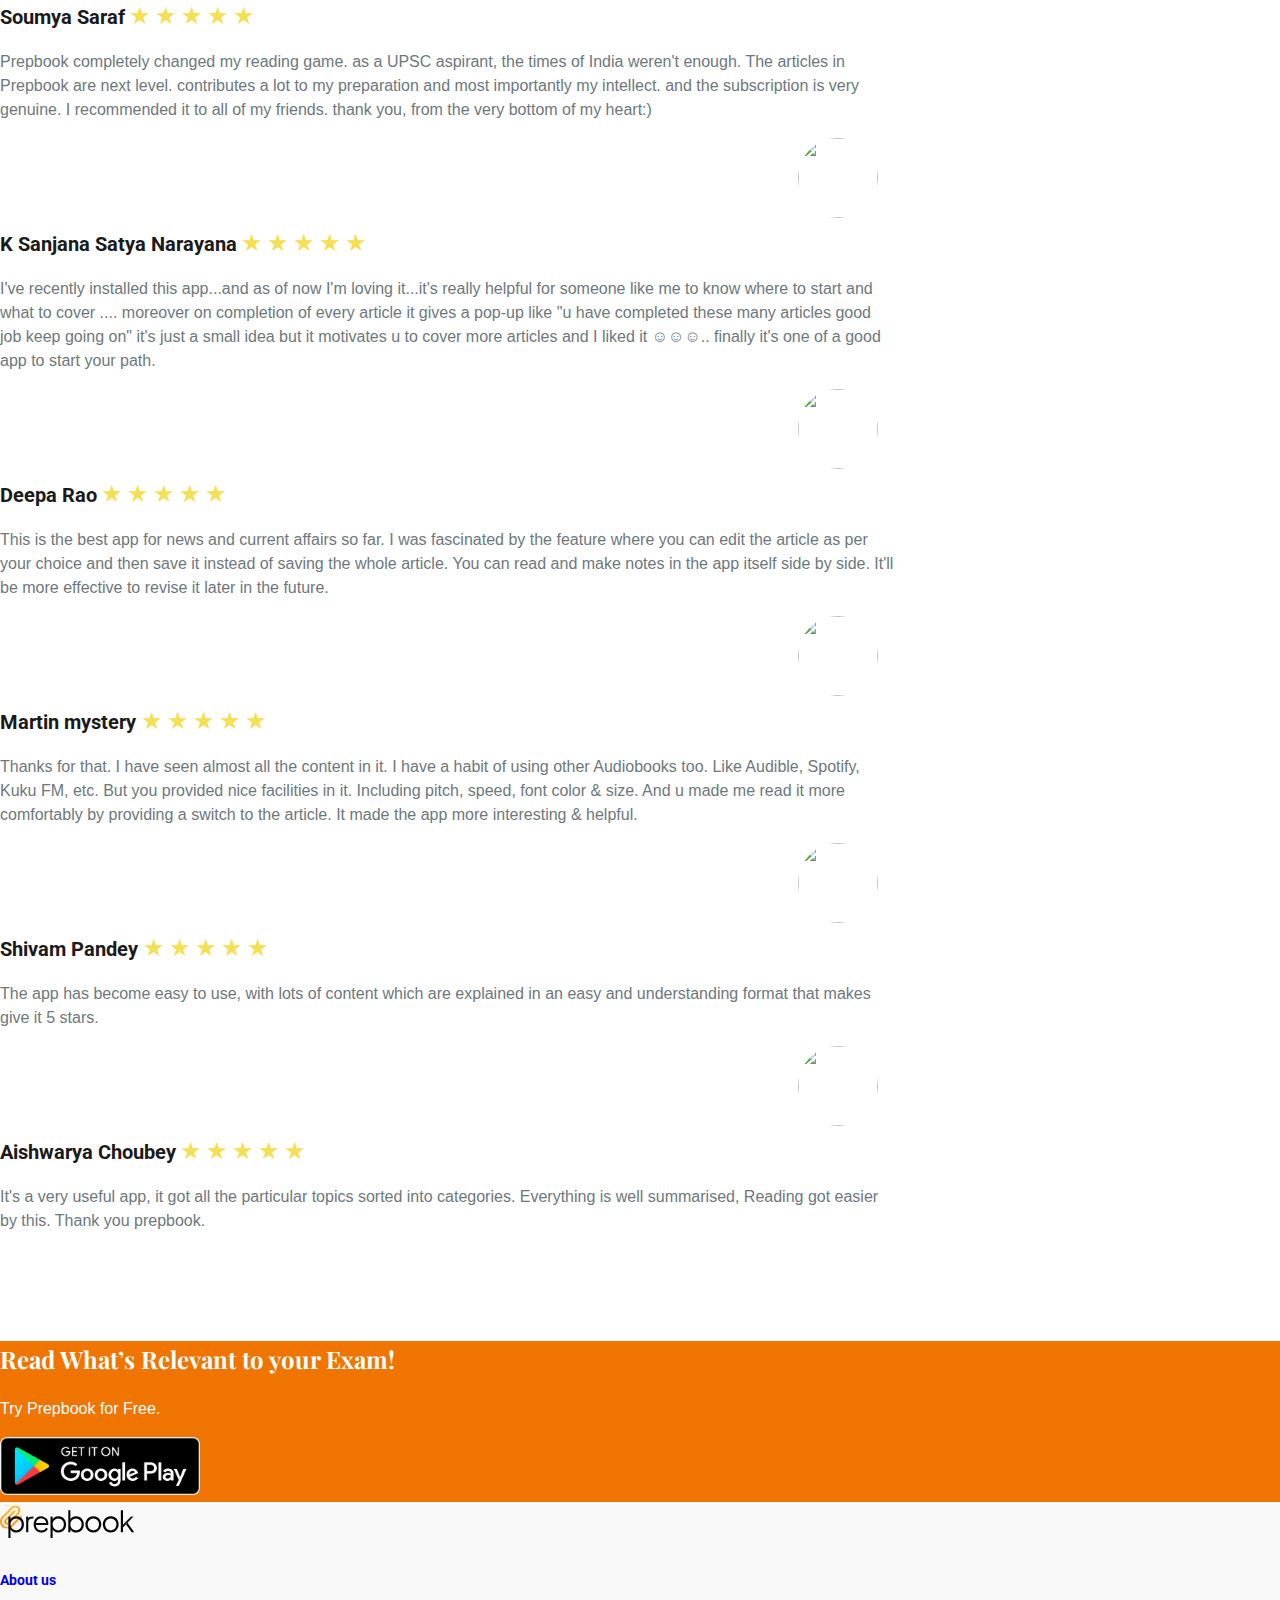
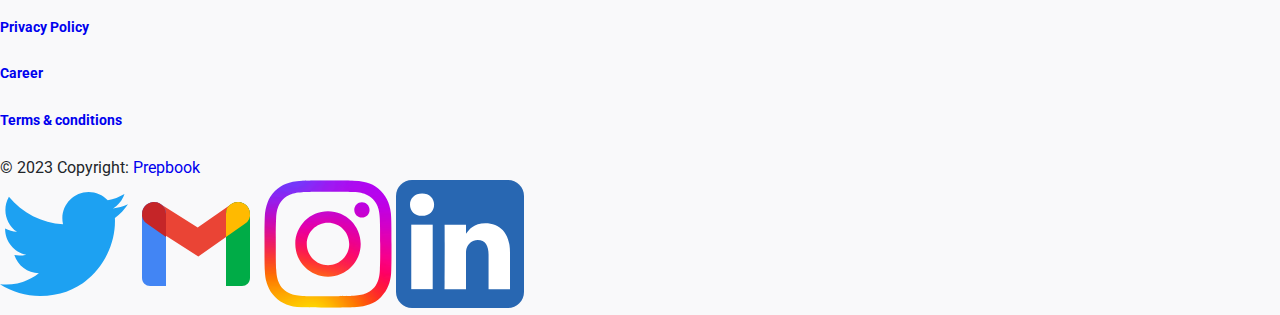
==== commit d07722e1: "Updated main logo" ====
--- a/index.html
+++ b/index.html
@@ -48,7 +48,7 @@
         <a class="prep-logo" href="#">
           <!-- TOP LOGO -->
           <!-- Updated LOGO -->
-          <img style="border: 0;" width="180px" src="./imgs/newImages/Mainlogo_svg.svg"
+          <img style="border: 0;" width="150px" src="./imgs/newImages/New_header_Mainlogo.svg"
             alt="prepbook logo">
         </a>
         <div class="header-navigation" aria-label="Page navigation">
@@ -429,7 +429,7 @@
             <a class="prep-logo" href="#">
               <!-- TOP LOGO -->
               <!-- Updated LOGO -->
-              <img style="border: 0;" width="180px" src="./imgs/newImages/Mainlogo_svg.svg"
+              <img style="border: 0;" width="150px" src="./imgs/newImages/New_header_Mainlogo.svg"
                 alt="prepbook logo">
             </a>
             <div class="row  d-flex justify-content-center pt-2">
@@ -485,7 +485,7 @@
               <img style="cursor: pointer;" width="10%" class="rounded"
                 src="./imgs/icons/7115264_new_logo_gmail_icon.svg" alt="gmail">
             </a>
-            <a href="https://www.instagram.com/prepbook.app/" class="">
+            <a href="https://www.instagram.com/prepbook.upsc/" class="">
               <img style="cursor: pointer;" width="10%" class="rounded"
               src="./imgs/icons/5296765_camera_instagram_instagram logo_icon.svg" alt="instagram">
             </a>
@@ -513,8 +513,8 @@
           <a class="prep-logo" href="#">
             <!-- TOP LOGO -->
             <!-- Updated logo -->
-            <img style="border: 0;" width="170px" src="./imgs/newImages/mainlogo.png"
-            alt="prepbook logo">
+            <img style="border: 0;" width="150px" src="./imgs/newImages/New_header_Mainlogo.svg"
+                alt="prepbook logo">
           </a> 
           <br /> creating difference<br />
         </span>
